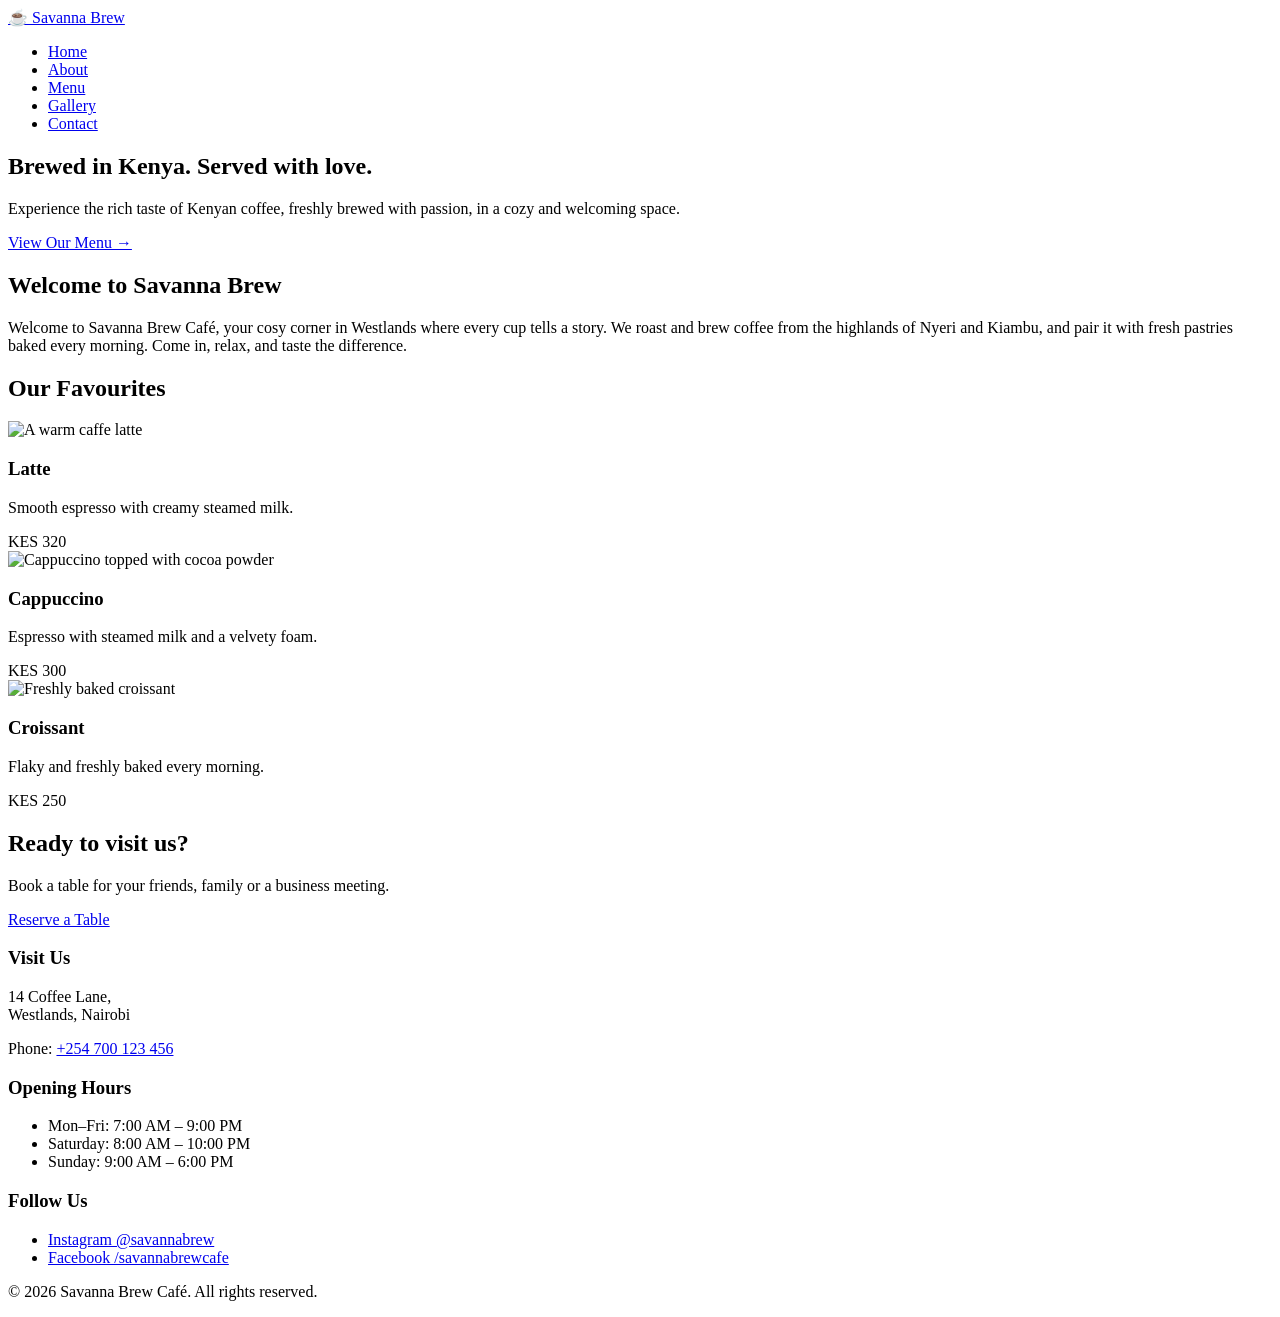
==== index.html @ 58918208 "Create index.html" ====
<!DOCTYPE html>
<html lang="en">
<head>
  <meta charset="UTF-8">
  <meta name="viewport" content="width=device-width, initial-scale=1.0">
  <title>Savanna Brew Café — Home</title>
  <link rel="preconnect" href="https://fonts.googleapis.com">
  <link rel="preconnect" href="https://fonts.gstatic.com" crossorigin>
  <link href="https://fonts.googleapis.com/css2?family=Open+Sans:wght@400;600;700&family=Playfair+Display:wght@400;700&display=swap" rel="stylesheet">
  <link rel="stylesheet" href="css/style.css">
</head>
<body>

  <header class="site-header">
    <div class="container header-inner">
      <a href="index.html" class="logo">
        <span>☕ Savanna Brew</span>
      </a>
      <nav class="main-nav" aria-label="Main navigation">
        <ul>
          <li><a href="index.html" class="active">Home</a></li>
          <li><a href="about.html">About</a></li>
          <li><a href="menu.html">Menu</a></li>
          <li><a href="gallery.html">Gallery</a></li>
          <li><a href="contact.html">Contact</a></li>
        </ul>
      </nav>
    </div>
  </header>

  <main>
    <section class="hero">
      <div class="hero-content">
        <h1>Brewed in Kenya. Served with love.</h1>
        <p>Experience the rich taste of Kenyan coffee, freshly brewed with passion, in a cozy and welcoming space.</p>
        <a href="menu.html" class="btn">View Our Menu →</a>
      </div>
    </section>

    <section class="container welcome">
      <h2>Welcome to Savanna Brew</h2>
      <p>Welcome to Savanna Brew Café, your cosy corner in Westlands where every cup tells a story. We roast and brew coffee from the highlands of Nyeri and Kiambu, and pair it with fresh pastries baked every morning. Come in, relax, and taste the difference.</p>
    </section>

    <section class="container">
      <h2 class="section-title">Our Favourites</h2>
      <div class="favourites">
        <article class="card">
          <img src="https://images.unsplash.com/photo-1570968915860-54d5c301fa9f?auto=format&fit=crop&w=400&q=80" alt="A warm caffe latte">
          <h3>Latte</h3>
          <p>Smooth espresso with creamy steamed milk.</p>
          <span class="price">KES 320</span>
        </article>
        <article class="card">
          <img src="https://images.unsplash.com/photo-1534778101976-62847782c213?auto=format&fit=crop&w=400&q=80" alt="Cappuccino topped with cocoa powder">
          <h3>Cappuccino</h3>
          <p>Espresso with steamed milk and a velvety foam.</p>
          <span class="price">KES 300</span>
        </article>
        <article class="card">
          <img src="https://images.unsplash.com/photo-1555507036-ab1f4038808a?auto=format&fit=crop&w=400&q=80" alt="Freshly baked croissant">
          <h3>Croissant</h3>
          <p>Flaky and freshly baked every morning.</p>
          <span class="price">KES 250</span>
        </article>
      </div>
    </section>

    <section class="cta-section">
      <h2>Ready to visit us?</h2>
      <p>Book a table for your friends, family or a business meeting.</p>
      <a href="contact.html" class="btn">Reserve a Table</a>
    </section>
  </main>

  <footer class="site-footer">
    <div class="container footer-grid">
      <div>
        <h3>Visit Us</h3>
        <p>14 Coffee Lane,<br>Westlands, Nairobi</p>
        <p>Phone: <a href="tel:+254700123456">+254 700 123 456</a></p>
      </div>
      <div>
        <h3>Opening Hours</h3>
        <ul>
          <li>Mon–Fri: 7:00 AM – 9:00 PM</li>
          <li>Saturday: 8:00 AM – 10:00 PM</li>
          <li>Sunday: 9:00 AM – 6:00 PM</li>
        </ul>
      </div>
      <div>
        <h3>Follow Us</h3>
        <ul>
          <li><a href="https://www.instagram.com" target="_blank" rel="noopener">Instagram @savannabrew</a></li>
          <li><a href="https://www.facebook.com" target="_blank" rel="noopener">Facebook /savannabrewcafe</a></li>
        </ul>
      </div>
    </div>
    <p class="copyright">© 2026 Savanna Brew Café. All rights reserved.</p>
  </footer>

</body>
</html>
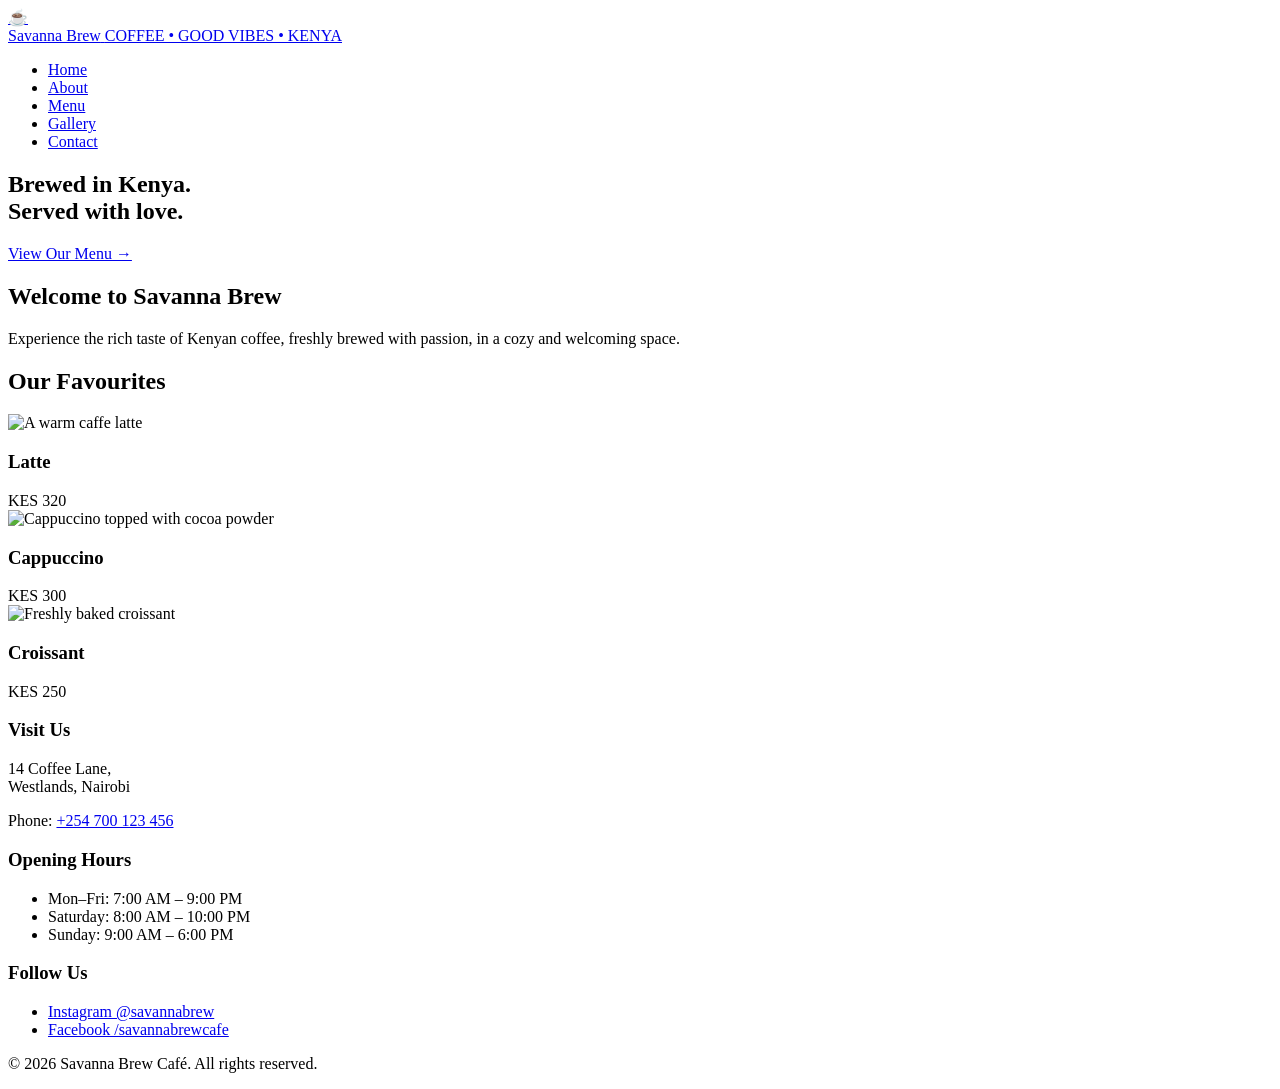
==== commit 52c4751d: "Update index.html" ====
--- a/index.html
+++ b/index.html
@@ -6,7 +6,7 @@
   <title>Savanna Brew Café — Home</title>
   <link rel="preconnect" href="https://fonts.googleapis.com">
   <link rel="preconnect" href="https://fonts.gstatic.com" crossorigin>
-  <link href="https://fonts.googleapis.com/css2?family=Open+Sans:wght@400;600;700&family=Playfair+Display:wght@400;700&display=swap" rel="stylesheet">
+  <link href="https://fonts.googleapis.com/css2?family=Open+Sans:wght@400;600;700&family=Playfair+Display:wght@700&display=swap" rel="stylesheet">
   <link rel="stylesheet" href="css/style.css">
 </head>
 <body>
@@ -14,7 +14,11 @@
   <header class="site-header">
     <div class="container header-inner">
       <a href="index.html" class="logo">
-        <span>☕ Savanna Brew</span>
+        <div class="logo-icon">☕</div>
+        <div class="logo-text">
+          <span class="logo-title">Savanna Brew</span>
+          <span class="logo-tagline">COFFEE • GOOD VIBES • KENYA</span>
+        </div>
       </a>
       <nav class="main-nav" aria-label="Main navigation">
         <ul>
@@ -31,45 +35,39 @@
   <main>
     <section class="hero">
       <div class="hero-content">
-        <h1>Brewed in Kenya. Served with love.</h1>
-        <p>Experience the rich taste of Kenyan coffee, freshly brewed with passion, in a cozy and welcoming space.</p>
+        <h1>Brewed in Kenya.<br>Served with love.</h1>
         <a href="menu.html" class="btn">View Our Menu →</a>
       </div>
     </section>
 
     <section class="container welcome">
-      <h2>Welcome to Savanna Brew</h2>
-      <p>Welcome to Savanna Brew Café, your cosy corner in Westlands where every cup tells a story. We roast and brew coffee from the highlands of Nyeri and Kiambu, and pair it with fresh pastries baked every morning. Come in, relax, and taste the difference.</p>
+      <div class="fancy-title">
+        <h2>Welcome to Savanna Brew</h2>
+      </div>
+      <p>Experience the rich taste of Kenyan coffee, freshly brewed with passion, in a cozy and welcoming space.</p>
     </section>
 
     <section class="container">
-      <h2 class="section-title">Our Favourites</h2>
+      <div class="fancy-title">
+        <h2>Our Favourites</h2>
+      </div>
       <div class="favourites">
         <article class="card">
           <img src="https://images.unsplash.com/photo-1570968915860-54d5c301fa9f?auto=format&fit=crop&w=400&q=80" alt="A warm caffe latte">
           <h3>Latte</h3>
-          <p>Smooth espresso with creamy steamed milk.</p>
           <span class="price">KES 320</span>
         </article>
         <article class="card">
           <img src="https://images.unsplash.com/photo-1534778101976-62847782c213?auto=format&fit=crop&w=400&q=80" alt="Cappuccino topped with cocoa powder">
           <h3>Cappuccino</h3>
-          <p>Espresso with steamed milk and a velvety foam.</p>
           <span class="price">KES 300</span>
         </article>
         <article class="card">
           <img src="https://images.unsplash.com/photo-1555507036-ab1f4038808a?auto=format&fit=crop&w=400&q=80" alt="Freshly baked croissant">
           <h3>Croissant</h3>
-          <p>Flaky and freshly baked every morning.</p>
           <span class="price">KES 250</span>
         </article>
       </div>
-    </section>
-
-    <section class="cta-section">
-      <h2>Ready to visit us?</h2>
-      <p>Book a table for your friends, family or a business meeting.</p>
-      <a href="contact.html" class="btn">Reserve a Table</a>
     </section>
   </main>
 
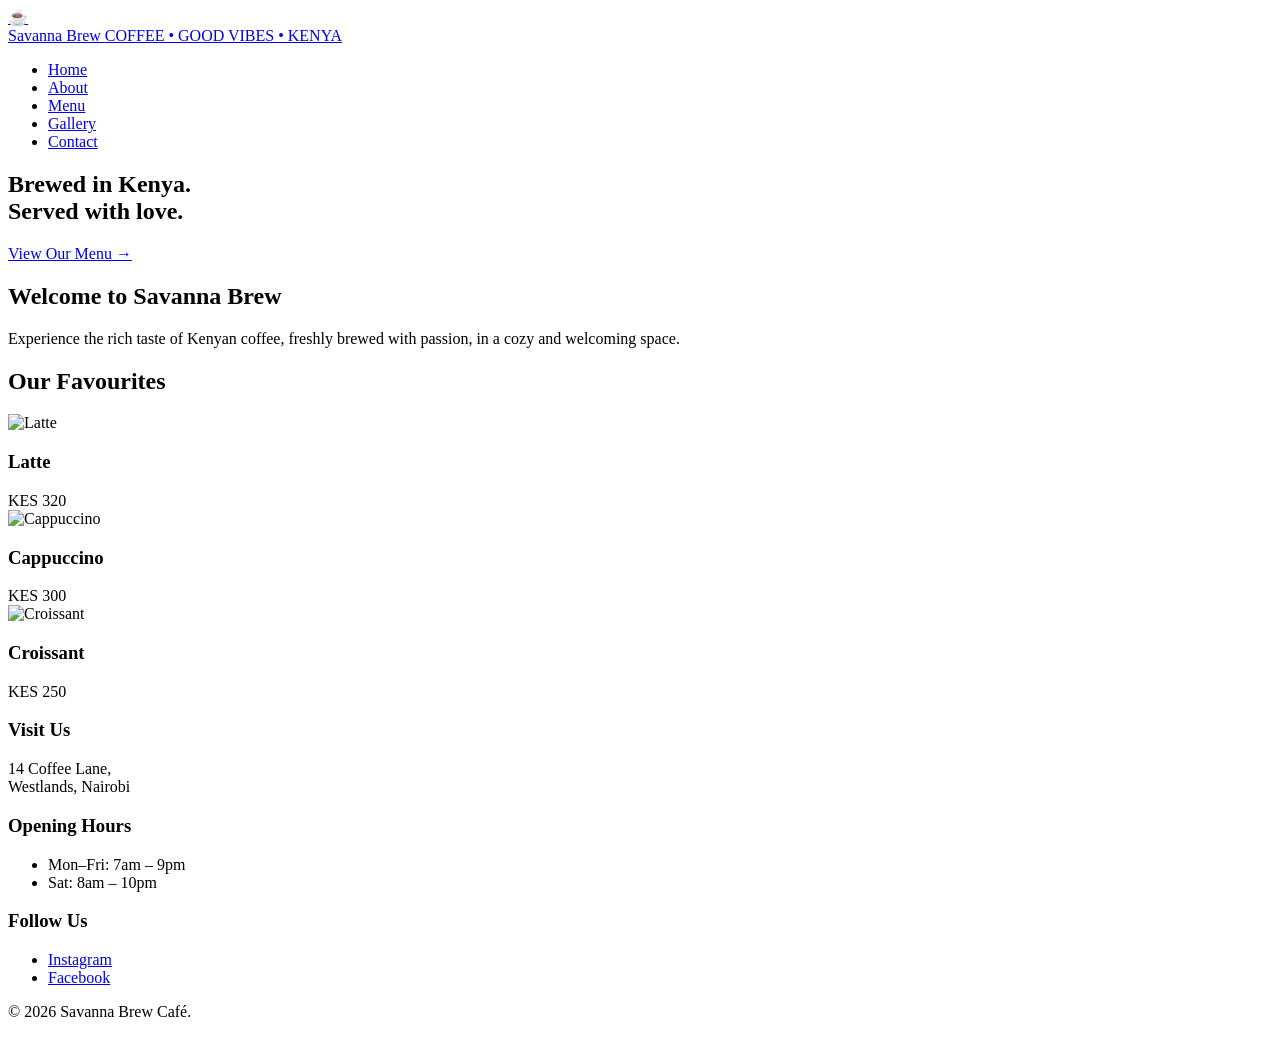
==== commit b05efbed: "Add files via upload" ====
--- a/index.html
+++ b/index.html
@@ -1,101 +1,72 @@
-<!DOCTYPE html>
-<html lang="en">
-<head>
-  <meta charset="UTF-8">
-  <meta name="viewport" content="width=device-width, initial-scale=1.0">
-  <title>Savanna Brew Café — Home</title>
-  <link rel="preconnect" href="https://fonts.googleapis.com">
-  <link rel="preconnect" href="https://fonts.gstatic.com" crossorigin>
-  <link href="https://fonts.googleapis.com/css2?family=Open+Sans:wght@400;600;700&family=Playfair+Display:wght@700&display=swap" rel="stylesheet">
-  <link rel="stylesheet" href="css/style.css">
-</head>
-<body>
-
-  <header class="site-header">
-    <div class="container header-inner">
-      <a href="index.html" class="logo">
-        <div class="logo-icon">☕</div>
-        <div class="logo-text">
-          <span class="logo-title">Savanna Brew</span>
-          <span class="logo-tagline">COFFEE • GOOD VIBES • KENYA</span>
-        </div>
-      </a>
-      <nav class="main-nav" aria-label="Main navigation">
-        <ul>
-          <li><a href="index.html" class="active">Home</a></li>
-          <li><a href="about.html">About</a></li>
-          <li><a href="menu.html">Menu</a></li>
-          <li><a href="gallery.html">Gallery</a></li>
-          <li><a href="contact.html">Contact</a></li>
-        </ul>
-      </nav>
-    </div>
-  </header>
-
-  <main>
-    <section class="hero">
-      <div class="hero-content">
-        <h1>Brewed in Kenya.<br>Served with love.</h1>
-        <a href="menu.html" class="btn">View Our Menu →</a>
-      </div>
-    </section>
-
-    <section class="container welcome">
-      <div class="fancy-title">
-        <h2>Welcome to Savanna Brew</h2>
-      </div>
-      <p>Experience the rich taste of Kenyan coffee, freshly brewed with passion, in a cozy and welcoming space.</p>
-    </section>
-
-    <section class="container">
-      <div class="fancy-title">
-        <h2>Our Favourites</h2>
-      </div>
-      <div class="favourites">
-        <article class="card">
-          <img src="https://images.unsplash.com/photo-1570968915860-54d5c301fa9f?auto=format&fit=crop&w=400&q=80" alt="A warm caffe latte">
-          <h3>Latte</h3>
-          <span class="price">KES 320</span>
-        </article>
-        <article class="card">
-          <img src="https://images.unsplash.com/photo-1534778101976-62847782c213?auto=format&fit=crop&w=400&q=80" alt="Cappuccino topped with cocoa powder">
-          <h3>Cappuccino</h3>
-          <span class="price">KES 300</span>
-        </article>
-        <article class="card">
-          <img src="https://images.unsplash.com/photo-1555507036-ab1f4038808a?auto=format&fit=crop&w=400&q=80" alt="Freshly baked croissant">
-          <h3>Croissant</h3>
-          <span class="price">KES 250</span>
-        </article>
-      </div>
-    </section>
-  </main>
-
-  <footer class="site-footer">
-    <div class="container footer-grid">
-      <div>
-        <h3>Visit Us</h3>
-        <p>14 Coffee Lane,<br>Westlands, Nairobi</p>
-        <p>Phone: <a href="tel:+254700123456">+254 700 123 456</a></p>
-      </div>
-      <div>
-        <h3>Opening Hours</h3>
-        <ul>
-          <li>Mon–Fri: 7:00 AM – 9:00 PM</li>
-          <li>Saturday: 8:00 AM – 10:00 PM</li>
-          <li>Sunday: 9:00 AM – 6:00 PM</li>
-        </ul>
-      </div>
-      <div>
-        <h3>Follow Us</h3>
-        <ul>
-          <li><a href="https://www.instagram.com" target="_blank" rel="noopener">Instagram @savannabrew</a></li>
-          <li><a href="https://www.facebook.com" target="_blank" rel="noopener">Facebook /savannabrewcafe</a></li>
-        </ul>
-      </div>
-    </div>
-    <p class="copyright">© 2026 Savanna Brew Café. All rights reserved.</p>
-  </footer>
-
-</body>
-</html>
+<!DOCTYPE html>
+<html lang="en">
+<head>
+  <meta charset="UTF-8">
+  <meta name="viewport" content="width=device-width, initial-scale=1.0">
+  <title>Savanna Brew Café — Home</title>
+  <link href="https://fonts.googleapis.com/css2?family=Open+Sans:wght@400;600;700&family=Playfair+Display:ital,wght@0,700;1,700&display=swap" rel="stylesheet">
+  <link rel="stylesheet" href="style.css">
+</head>
+<body>
+  <header class="site-header">
+    <div class="container header-inner">
+      <a href="index.html" class="logo">
+        <div class="logo-icon">☕</div>
+        <div class="logo-text">
+          <span class="logo-title">Savanna Brew</span>
+          <span class="logo-tagline">COFFEE • GOOD VIBES • KENYA</span>
+        </div>
+      </a>
+      <nav class="main-nav">
+        <ul>
+          <li><a href="index.html" class="active">Home</a></li>
+          <li><a href="about.html">About</a></li>
+          <li><a href="menu.html">Menu</a></li>
+          <li><a href="gallery.html">Gallery</a></li>
+          <li><a href="contact.html">Contact</a></li>
+        </ul>
+      </nav>
+    </div>
+  </header>
+  <main>
+    <section class="hero">
+      <div class="hero-content">
+        <h1>Brewed in Kenya.<br>Served with love.</h1>
+        <a href="menu.html" class="btn">View Our Menu →</a>
+      </div>
+    </section>
+    <section class="container welcome">
+      <div class="fancy-title"><h2>Welcome to Savanna Brew</h2></div>
+      <p>Experience the rich taste of Kenyan coffee, freshly brewed with passion, in a cozy and welcoming space.</p>
+    </section>
+    <section class="container">
+      <div class="fancy-title"><h2>Our Favourites</h2></div>
+      <div class="favourites">
+        <article class="card">
+          <img src="https://images.unsplash.com/photo-1570968915860-54d5c301fa9f?auto=format&fit=crop&w=400&q=80" alt="Latte">
+          <h3>Latte</h3>
+          <span class="price">KES 320</span>
+        </article>
+        <article class="card">
+          <img src="https://images.unsplash.com/photo-1534778101976-62847782c213?auto=format&fit=crop&w=400&q=80" alt="Cappuccino">
+          <h3>Cappuccino</h3>
+          <span class="price">KES 300</span>
+        </article>
+        <article class="card">
+          <img src="https://images.unsplash.com/photo-1555507036-ab1f4038808a?auto=format&fit=crop&w=400&q=80" alt="Croissant">
+          <h3>Croissant</h3>
+          <span class="price">KES 250</span>
+        </article>
+      </div>
+    </section>
+  </main>
+  <footer class="site-footer">
+    <div class="container footer-grid">
+      <div><h3>Visit Us</h3><p>14 Coffee Lane,<br>Westlands, Nairobi</p></div>
+      <div><h3>Opening Hours</h3><ul><li>Mon–Fri: 7am – 9pm</li><li>Sat: 8am – 10pm</li></ul></div>
+      <div><h3>Follow Us</h3><ul><li><a href="#">Instagram</a></li><li><a href="#">Facebook</a></li></ul></div>
+    </div>
+    <p class="copyright">© 2026 Savanna Brew Café.</p>
+  </footer>
+</body>
+</html>
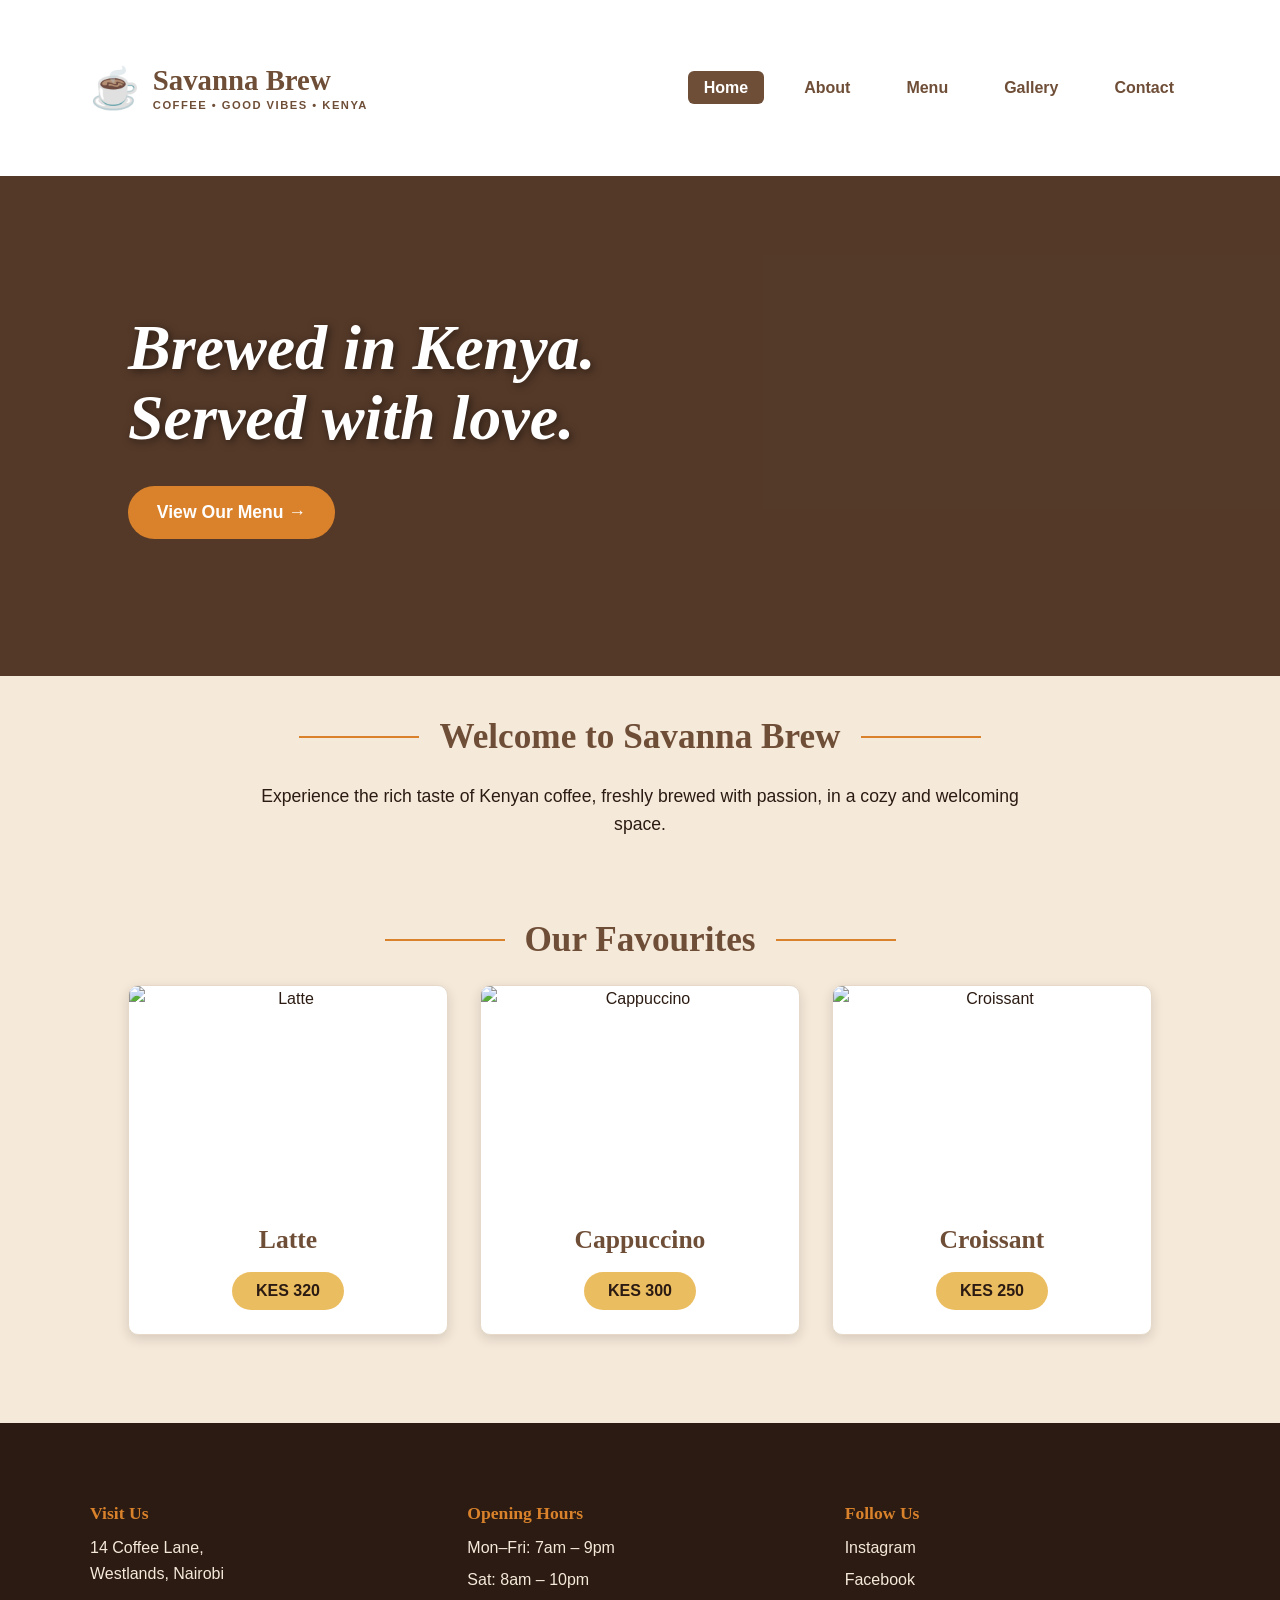
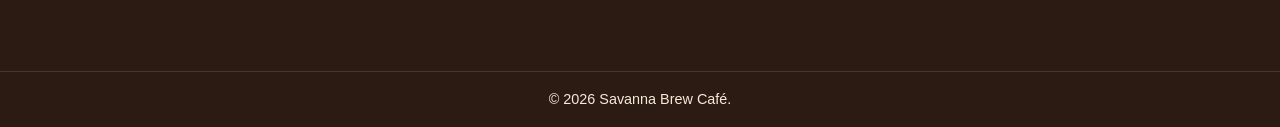
==== commit 21b65820: "Add files via upload" ====
--- a/style.css
+++ b/style.css
@@ -0,0 +1,152 @@
+/* ============================================
+   SAVANNA BREW CAFÉ — MAIN STYLESHEET
+   ============================================ */
+
+/* ---------- 1. CSS VARIABLES ---------- */
+:root {
+  --primary: #6F4E37;
+  --cream: #F5E9DA;
+  --accent: #D9822B;
+  --dark: #2B1B12;
+  --white: #FFFFFF;
+  --heading-font: "Playfair Display", Georgia, serif;
+  --body-font: "Open Sans", Arial, sans-serif;
+  --radius: 10px;
+  --shadow: 0 4px 12px rgba(43, 27, 18, 0.15);
+}
+
+/* ---------- 2. RESET & BASE ---------- */
+* { margin: 0; padding: 0; box-sizing: border-box; }
+html { scroll-behavior: smooth; }
+body { font-family: var(--body-font); font-size: 16px; line-height: 1.6; color: var(--dark); background-color: var(--cream); }
+h1, h2, h3 { font-family: var(--heading-font); color: var(--primary); line-height: 1.2; }
+h1 { font-size: 3rem; }
+h2 { font-size: 2.2rem; }
+h3 { font-size: 1.35rem; }
+img { max-width: 100%; display: block; }
+a { color: var(--primary); text-decoration: none; transition: color 0.3s ease; }
+a:hover, a:focus { color: var(--accent); outline: 2px solid var(--accent); outline-offset: 2px; }
+
+/* ---------- 3. LAYOUT HELPERS ---------- */
+.container { width: 90%; max-width: 1100px; margin: 0 auto; padding: 2.5rem 0; }
+
+/* Fancy Title with Lines */
+.fancy-title { display: flex; align-items: center; justify-content: center; margin-bottom: 1.5rem; }
+.fancy-title::before, .fancy-title::after { content: ""; height: 2px; background-color: var(--accent); flex: 1; max-width: 120px; margin: 0 20px; }
+.fancy-title h2 { margin: 0; white-space: nowrap; }
+
+/* ---------- 4. HEADER & NAVIGATION ---------- */
+.site-header { background-color: var(--white); color: var(--primary); padding: 1rem 0; box-shadow: 0 2px 10px rgba(0,0,0,0.05); }
+.header-inner { display: flex; align-items: center; justify-content: space-between; flex-wrap: wrap; gap: 1rem; }
+.logo { display: flex; align-items: center; gap: 0.8rem; text-decoration: none; }
+.logo-icon { font-size: 2.5rem; }
+.logo-text { display: flex; flex-direction: column; line-height: 1.1; }
+.logo-title { font-family: var(--heading-font); font-size: 1.8rem; font-weight: bold; color: var(--primary); }
+.logo-tagline { font-family: var(--body-font); font-size: 0.7rem; letter-spacing: 1.5px; text-transform: uppercase; color: var(--primary); font-weight: 600; margin-top: 3px; }
+
+.main-nav ul { list-style: none; display: flex; gap: 1.5rem; flex-wrap: wrap; align-items: center; }
+.main-nav a { color: var(--primary); font-weight: 600; padding: 0.5rem 1rem; border-radius: 6px; transition: background 0.3s ease, color 0.3s ease; }
+.main-nav a:hover, .main-nav a:focus { background-color: var(--cream); color: var(--accent); }
+.main-nav a.active { background-color: var(--primary); color: var(--white); }
+
+/* ---------- 5. BUTTONS ---------- */
+.btn { display: inline-block; background-color: var(--accent); color: var(--white); font-family: var(--body-font); font-weight: 700; padding: 0.8rem 1.8rem; border: none; border-radius: 30px; cursor: pointer; transition: background 0.3s ease, transform 0.3s ease, box-shadow 0.3s ease; font-size: 1.1rem; }
+.btn:hover, .btn:focus { background-color: var(--primary); transform: translateY(-2px); box-shadow: var(--shadow); }
+
+/* ---------- 6. HOME PAGE ---------- */
+.hero { position: relative; min-height: 500px; display: flex; align-items: center; text-align: left; color: var(--white); background: var(--primary) url("https://images.unsplash.com/photo-1497935586351-b67a49e012bf?auto=format&fit=crop&w=1600&q=80") center/cover no-repeat; padding: 4rem 0; }
+.hero::after { content: ""; position: absolute; inset: 0; background: rgba(43, 27, 18, 0.4); }
+.hero-content { position: relative; z-index: 1; padding: 2rem 10%; max-width: 800px; }
+.hero h1 { color: var(--white); font-size: 4rem; margin-bottom: 2rem; text-shadow: 2px 2px 8px rgba(0,0,0,0.5); line-height: 1.1; font-family: 'Playfair Display', serif; font-style: italic; }
+
+.welcome { text-align: center; max-width: 800px; margin: 0 auto; font-size: 1.1rem; }
+
+/* Favourite cards */
+.favourites { display: flex; flex-wrap: wrap; gap: 2rem; justify-content: center; }
+.card { flex: 1 1 280px; max-width: 320px; background: var(--white); border-radius: var(--radius); overflow: hidden; box-shadow: var(--shadow); transition: transform 0.3s ease, box-shadow 0.3s ease; text-align: center; padding-bottom: 1.5rem; border: 1px solid #e6d9c8; }
+.card:hover, .card:focus-within { transform: translateY(-8px); box-shadow: 0 12px 24px rgba(43, 27, 18, 0.25); }
+.card img { width: 100%; height: 220px; object-fit: cover; }
+.card h3 { margin: 1.2rem 0 0.5rem; font-size: 1.6rem; }
+.card .price { display: inline-block; margin-top: 0.5rem; background: #ebbd61; color: var(--dark); font-weight: 700; padding: 0.4rem 1.5rem; border-radius: 20px; font-size: 1rem; }
+
+/* ---------- 7. ABOUT PAGE ---------- */
+.page-banner { background: var(--primary); color: var(--white); text-align: center; padding: 3rem 1rem; }
+.page-banner h1 { color: var(--white); }
+.page-banner p { font-size: 1.15rem; font-style: italic; }
+.about-grid { display: flex; gap: 2.5rem; align-items: center; flex-wrap: wrap; }
+.about-grid .owner-photo { flex: 1 1 300px; max-width: 380px; }
+.owner-photo img { border-radius: 50%; aspect-ratio: 1 / 1; object-fit: cover; box-shadow: var(--shadow); }
+.about-text { flex: 2 1 380px; }
+blockquote { border-left: 5px solid var(--accent); background: var(--white); padding: 1rem 1.5rem; margin: 1.5rem 0; font-style: italic; border-radius: 0 var(--radius) var(--radius) 0; }
+blockquote cite { display: block; margin-top: 0.6rem; font-style: normal; font-weight: 700; color: var(--primary); }
+.values { display: grid; grid-template-columns: repeat(auto-fit, minmax(220px, 1fr)); gap: 1.5rem; margin-top: 1.5rem; }
+.value-card { background: var(--white); padding: 1.8rem 1.4rem; border-radius: var(--radius); box-shadow: var(--shadow); text-align: center; }
+.value-card .icon { font-size: 2.2rem; display: block; margin-bottom: 0.6rem; }
+
+/* ---------- 8. MENU PAGE ---------- */
+.menu-section { margin-bottom: 3rem; }
+.menu-section h2 { border-bottom: 3px solid var(--accent); display: inline-block; padding-bottom: 0.3rem; }
+.table-wrapper { width: 100%; overflow-x: auto; margin-top: 1rem; border-radius: var(--radius); box-shadow: var(--shadow); }
+.menu-table { width: 100%; min-width: 520px; border-collapse: collapse; background: var(--white); }
+.menu-table th, .menu-table td { padding: 0.9rem 1.1rem; text-align: left; border-bottom: 1px solid #e6d9c8; }
+.menu-table thead th { background-color: var(--primary); color: var(--white); font-family: var(--heading-font); font-size: 1.05rem; }
+.menu-table tbody tr:nth-child(even) { background-color: #fbf4ea; }
+.menu-table tbody tr:hover { background-color: #f3e2cd; }
+.menu-table .price-col { text-align: right; font-weight: 700; color: var(--primary); white-space: nowrap; }
+.menu-note { margin-top: 1rem; font-style: italic; color: var(--primary); }
+
+/* ---------- 9. GALLERY PAGE ---------- */
+.gallery-grid { display: grid; grid-template-columns: repeat(4, 1fr); gap: 1.2rem; margin-top: 2rem; }
+.gallery-grid figure { margin: 0; overflow: hidden; border-radius: var(--radius); background: var(--white); box-shadow: var(--shadow); }
+.gallery-grid img { width: 100%; height: 220px; object-fit: cover; transition: transform 0.4s ease; }
+.gallery-grid figure:hover img { transform: scale(1.08); }
+.gallery-grid figcaption { text-align: center; padding: 0.6rem; font-weight: 600; color: var(--primary); }
+
+/* ---------- 10. CONTACT PAGE ---------- */
+.contact-grid { display: grid; grid-template-columns: 1.2fr 1fr; gap: 2rem; align-items: start; }
+.form-card, .info-card { background: var(--white); padding: 1.8rem; border-radius: var(--radius); box-shadow: var(--shadow); }
+.form-card h2, .info-card h2 { margin-bottom: 1.2rem; border-bottom: 3px solid var(--accent); padding-bottom: 0.4rem; }
+.form-group { margin-bottom: 1rem; display: flex; flex-direction: column; }
+.form-group label { font-weight: 600; margin-bottom: 0.35rem; color: var(--primary); }
+.form-group input, .form-group select, .form-group textarea { width: 100%; padding: 0.7rem; font-family: var(--body-font); font-size: 1rem; border: 1px solid #cdb9a4; border-radius: 6px; background: #fffdf9; }
+.form-group input:focus, .form-group select:focus, .form-group textarea:focus { outline: 3px solid var(--accent); outline-offset: 1px; border-color: var(--accent); }
+fieldset { border: 1px solid #cdb9a4; border-radius: 6px; padding: 0.8rem 1rem; margin-bottom: 1rem; }
+legend { font-weight: 600; color: var(--primary); padding: 0 0.4rem; }
+.radio-row { display: flex; gap: 1.2rem; flex-wrap: wrap; }
+.radio-row label { font-weight: 400; display: flex; align-items: center; gap: 0.35rem; }
+.info-list { list-style: none; margin-bottom: 1.5rem; }
+.info-list li { padding: 0.5rem 0; border-bottom: 1px dashed #e0d1bf; }
+.hours-table { width: 100%; border-collapse: collapse; margin-top: 0.5rem; }
+.hours-table th, .hours-table td { padding: 0.6rem 0.8rem; text-align: left; border-bottom: 1px solid #e6d9c8; }
+.hours-table thead th { background: var(--primary); color: var(--white); }
+.hours-table tbody tr:nth-child(even) { background: #fbf4ea; }
+
+/* ---------- 11. FOOTER ---------- */
+.site-footer { background-color: var(--dark); color: var(--cream); padding: 2.5rem 0 1rem; margin-top: 3rem; }
+.footer-grid { display: grid; grid-template-columns: repeat(3, 1fr); gap: 2rem; }
+.site-footer h3 { color: var(--accent); margin-bottom: 0.7rem; font-size: 1.1rem; }
+.site-footer ul { list-style: none; }
+.site-footer li { margin-bottom: 0.4rem; }
+.site-footer a { color: var(--cream); }
+.site-footer a:hover, .site-footer a:focus { color: var(--accent); }
+.copyright { text-align: center; border-top: 1px solid #4a3526; margin-top: 2rem; padding-top: 1rem; font-size: 0.9rem; }
+
+/* ---------- 12. MEDIA QUERIES ---------- */
+@media (max-width: 768px) {
+  h1 { font-size: 2.2rem; }
+  .hero h1 { font-size: 2.5rem; }
+  .header-inner { flex-direction: column; align-items: center; text-align: center; }
+  .main-nav ul { flex-direction: column; width: 100%; gap: 0.4rem; }
+  .main-nav a { display: block; }
+  .about-grid { flex-direction: column; }
+  .about-grid .owner-photo { max-width: 100%; }
+  .gallery-grid { grid-template-columns: repeat(2, 1fr); }
+  .gallery-grid img { height: 170px; }
+  .contact-grid { grid-template-columns: 1fr; }
+  .form-card { order: 1; }
+  .info-card { order: 2; }
+  .footer-grid { grid-template-columns: 1fr; text-align: center; }
+}
+@media (max-width: 480px) {
+  .gallery-grid { grid-template-columns: 1fr; }
+}
